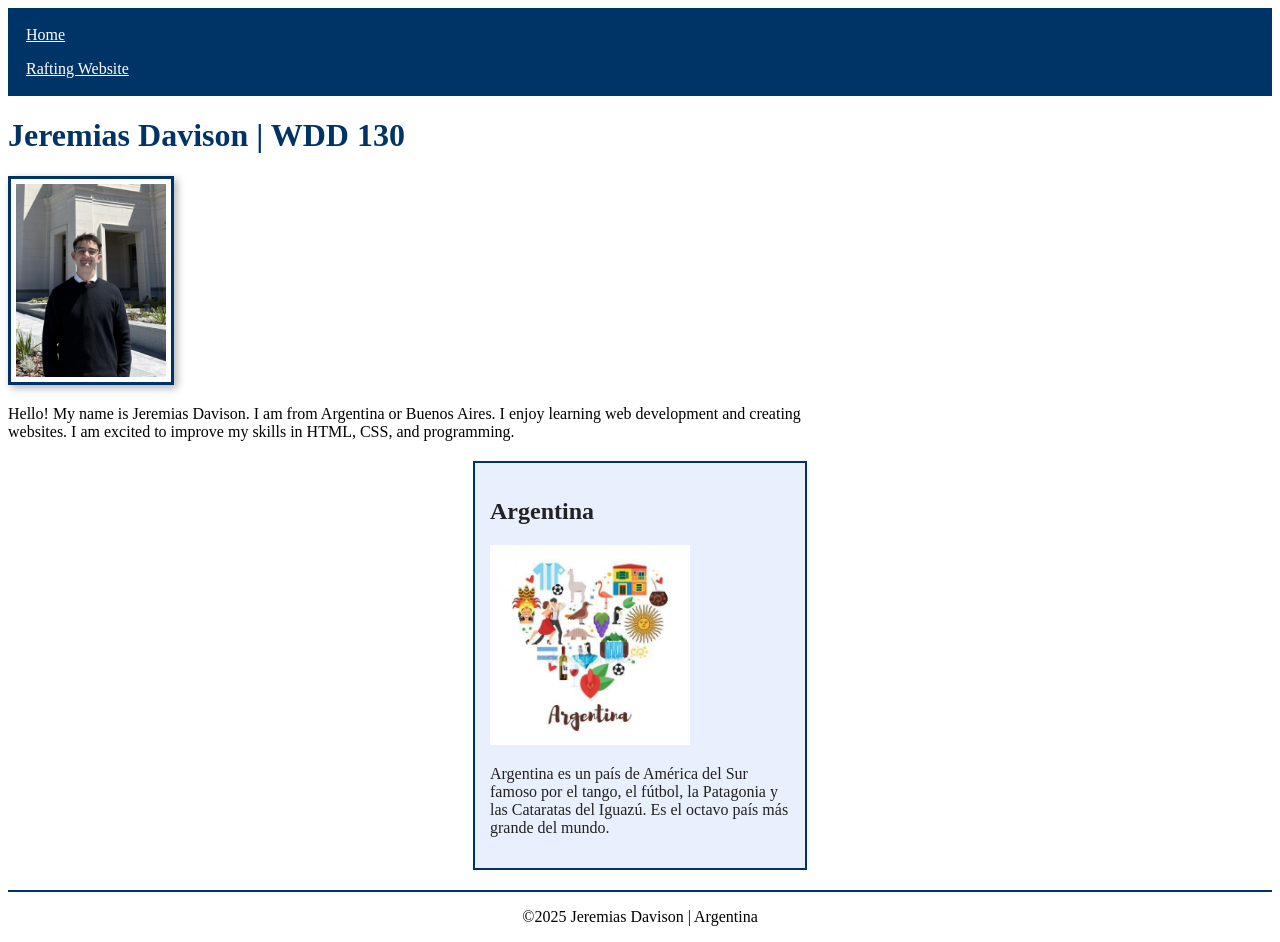
==== wwr/index.html @ 0e45a500 "feat: week 4 completed" ====
<!DOCTYPE html>
<html lang="en-ES">

<head>
    <meta charset="UTF-8">
    <meta name="viewport" content="width=device-width, initial-scale=1.0">
    <title>Jeremias Davison | WDD 130</title>
    <meta name="description"
      content="WDD 130 home page for Jeremias Davison, web design student at BYU-Idaho.">
    <meta name="author" content="Jeremias Davison">
    <link rel="stylesheet" href="styles/styles.css">
</head>

<body>

    <header>
        <nav>
            <a href="#">Home</a>
            <a href="wwr/">Rafting Website</a>
        </nav>
    </header>

    <main>

        <h1>Jeremias Davison | WDD 130</h1>

        <img src="images/profile.jpg" alt="Jeremias Davison Profile Picture" width="200">

        <p>
            Hello! My name is Jeremias Davison. I am from Argentina or Buenos Aires.
            I enjoy learning web development and creating websites.
            I am excited to improve my skills in HTML, CSS, and programming.
        </p>

    </main>
    <aside>
        <h2>Argentina</h2>
        <img src="images/argentina.jpg" alt="Imagen representativa de Argentina" width="200">
        <p>Argentina es un país de América del Sur famoso por el tango, el fútbol,
            la Patagonia y las Cataratas del Iguazú. Es el octavo país más grande del mundo.</p>
    </aside>
    <footer>
        <p>©2025 Jeremias Davison | Argentina</p>
    </footer>

</body>

</html>
---- wwr/styles/styles.css ----
nav {
    background-color: #003366;
    padding: 10px;
}

nav a {
    color: #ffffff;
    padding: 8px;
    display: block;
}

main {
    max-width: 800px;
}

h1 {
    color: #003366;
}

main img {
    width: 150px;
    height: auto;
    border: 3px solid #003366;
    padding: 5px;
    box-shadow: 3px 3px 8px rgba(0, 0, 0, 0.3);
}

aside {
    width: 300px;
    margin: 20px auto;
    border: 2px solid #003366;
    padding: 15px;
    background-color: #e8f0fe;
    color: #222222;
}

aside img {
    width: 200px;
    height: auto;
}

p {
    padding: 0;
}

footer {
    margin-top: 20px;
    border-top: 2px solid #003366;
    text-align: center;
}
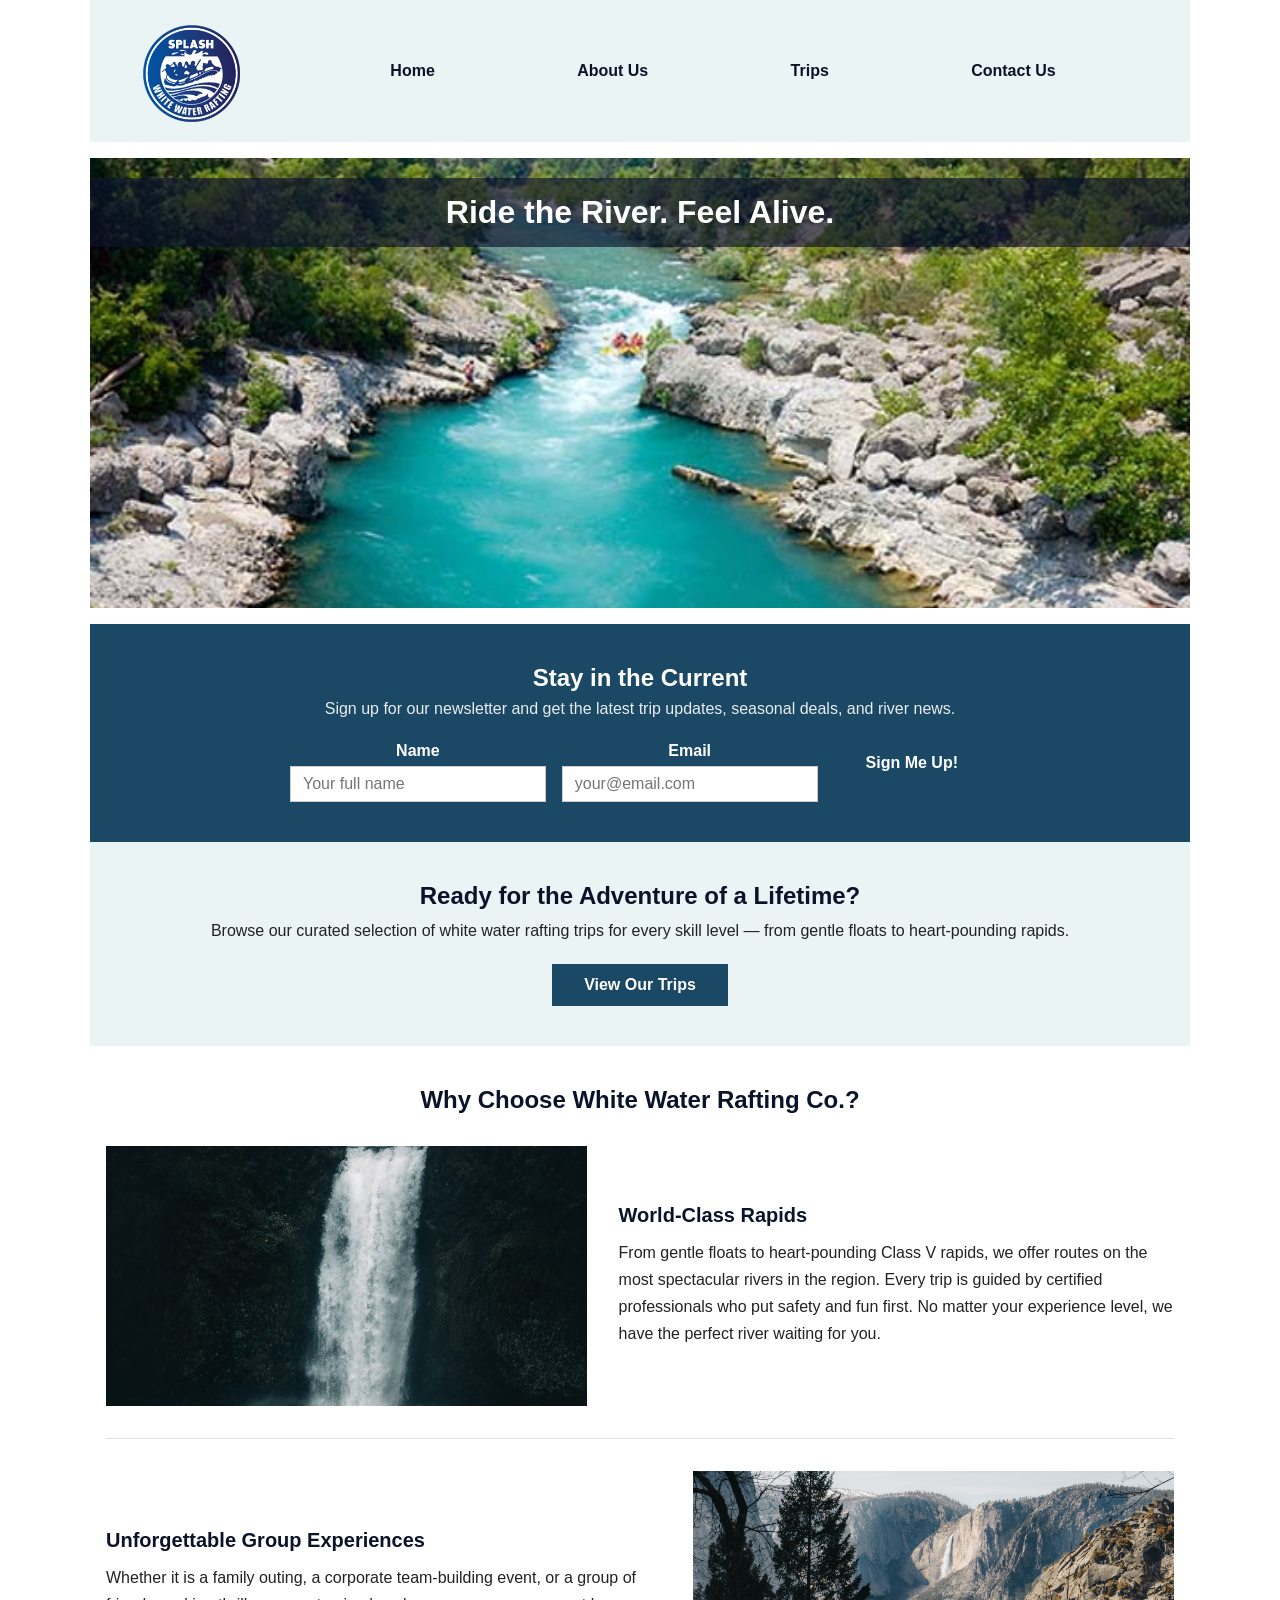
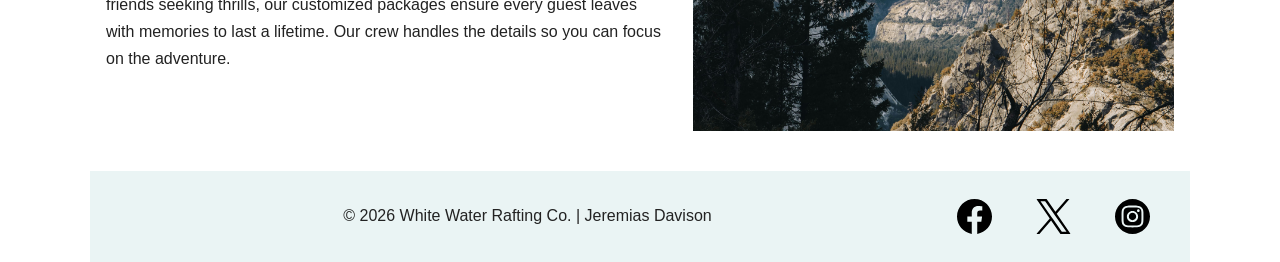
==== commit e05c3636: "feat: week 6" ====
--- a/wwr/index.html
+++ b/wwr/index.html
@@ -1,48 +1,99 @@
 <!DOCTYPE html>
-<html lang="en-ES">
+<html lang="en">
 
 <head>
-    <meta charset="UTF-8">
-    <meta name="viewport" content="width=device-width, initial-scale=1.0">
-    <title>Jeremias Davison | WDD 130</title>
-    <meta name="description"
-      content="WDD 130 home page for Jeremias Davison, web design student at BYU-Idaho.">
-    <meta name="author" content="Jeremias Davison">
-    <link rel="stylesheet" href="styles/styles.css">
+  <meta charset="UTF-8">
+  <meta name="viewport" content="width=device-width, initial-scale=1.0">
+  <title>Home | White Water Rafting Co.</title>
+  <meta name="description"
+    content="Experience the thrill of white water rafting with White Water Rafting Co. Book your adventure today and discover breathtaking river journeys for all skill levels.">
+  <meta name="author" content="Jeremias Davison">
+  <link rel="stylesheet" href="styles/rafting.css">
 </head>
 
 <body>
 
-    <header>
-        <nav>
-            <a href="#">Home</a>
-            <a href="wwr/">Rafting Website</a>
-        </nav>
-    </header>
+  <header>
+    <img src="images/logo.png" alt="White Water Rafting Co. Logo" class="logo">
+    <nav>
+      <a href="index.html">Home</a>
+      <a href="about.html">About Us</a>
+      <a href="trips.html">Trips</a>
+      <a href="contact.html">Contact Us</a>
+    </nav>
+  </header>
 
-    <main>
+  <main>
 
-        <h1>Jeremias Davison | WDD 130</h1>
+    <!-- Hero -->
+    <div class="hero">
+      <img src="images/hero.jpg" alt="Rafters navigating white water rapids at sunset">
+      <h1>Ride the River. Feel Alive.</h1>
+    </div>
 
-        <img src="images/profile.jpg" alt="Jeremias Davison Profile Picture" width="200">
+    <!-- Newsletter -->
+    <section class="newsletter">
+      <h2>Stay in the Current</h2>
+      <p>Sign up for our newsletter and get the latest trip updates, seasonal deals, and river news.</p>
+      <form class="newsletter-form" action="#" method="get">
+        <div class="form-group">
+          <label for="nl-name">Name</label>
+          <input type="text" id="nl-name" name="name" placeholder="Your full name" required>
+        </div>
+        <div class="form-group">
+          <label for="nl-email">Email</label>
+          <input type="email" id="nl-email" name="email" placeholder="your@email.com" required>
+        </div>
+        <button type="submit" class="submit-btn">Sign Me Up!</button>
+      </form>
+    </section>
 
-        <p>
-            Hello! My name is Jeremias Davison. I am from Argentina or Buenos Aires.
-            I enjoy learning web development and creating websites.
-            I am excited to improve my skills in HTML, CSS, and programming.
-        </p>
+    <!-- Call to Action -->
+    <section class="home-cta">
+      <h2>Ready for the Adventure of a Lifetime?</h2>
+      <p>Browse our curated selection of white water rafting trips for every skill level — from gentle floats to heart-pounding rapids.</p>
+      <a href="trips.html" class="cta-btn">View Our Trips</a>
+    </section>
 
-    </main>
-    <aside>
-        <h2>Argentina</h2>
-        <img src="images/argentina.jpg" alt="Imagen representativa de Argentina" width="200">
-        <p>Argentina es un país de América del Sur famoso por el tango, el fútbol,
-            la Patagonia y las Cataratas del Iguazú. Es el octavo país más grande del mundo.</p>
-    </aside>
-    <footer>
-        <p>©2025 Jeremias Davison | Argentina</p>
-    </footer>
+    <!-- Grid Content -->
+    <section class="home-grid">
+      <h2>Why Choose White Water Rafting Co.?</h2>
+
+      <div class="home-grid-item">
+        <img src="images/adventure1.jpg" alt="Exciting rapids at Los Dientes del Diablo">
+        <div class="home-grid-text">
+          <h3>World-Class Rapids</h3>
+          <p>From gentle floats to heart-pounding Class V rapids, we offer routes on the most spectacular rivers in the region. Every trip is guided by certified professionals who put safety and fun first. No matter your experience level, we have the perfect river waiting for you.</p>
+        </div>
+      </div>
+
+      <div class="home-grid-item home-grid-item--reverse">
+        <img src="images/adventure2.jpg" alt="Group enjoying a rafting adventure together">
+        <div class="home-grid-text">
+          <h3>Unforgettable Group Experiences</h3>
+          <p>Whether it is a family outing, a corporate team-building event, or a group of friends seeking thrills, our customized packages ensure every guest leaves with memories to last a lifetime. Our crew handles the details so you can focus on the adventure.</p>
+        </div>
+      </div>
+
+    </section>
+
+  </main>
+
+  <footer>
+    <p>&copy; 2026 White Water Rafting Co. | Jeremias Davison</p>
+    <nav class="socialmedia">
+      <a href="https://facebook.com" target="_blank">
+        <img src="images/facebook.svg" alt="Facebook">
+      </a>
+      <a href="https://twitter.com" target="_blank">
+        <img src="images/twitter.svg" alt="Twitter">
+      </a>
+      <a href="https://instagram.com" target="_blank">
+        <img src="images/instagram.svg" alt="Instagram">
+      </a>
+    </nav>
+  </footer>
 
 </body>
 
-</html>+</html>
--- a/wwr/styles/rafting.css
+++ b/wwr/styles/rafting.css
@@ -0,0 +1,698 @@
+:root {
+    --primary-color: #1b4965;
+    --secondary-color: #eaf4f4;
+    --heading-color: #0b132b;
+    --text-color: #222222;
+    --white: #ffffff;
+    --max-width: 1100px;
+}
+
+* {
+    margin: 0;
+    padding: 0;
+    box-sizing: border-box;
+}
+
+body {
+    margin: 0;
+    font-family: Arial, Helvetica, sans-serif;
+    color: var(--text-color);
+    background-color: var(--white);
+}
+
+header,
+main,
+footer {
+    max-width: var(--max-width);
+    margin: 0 auto;
+}
+
+header {
+    display: grid;
+    grid-template-columns: 150px 1fr;
+    align-items: center;
+    gap: 1rem;
+    background-color: var(--secondary-color);
+    padding: 1rem 1.5rem;
+}
+
+.logo {
+    width: 110px;
+    height: auto;
+    display: block;
+    justify-self: center;
+}
+
+nav {
+    display: flex;
+    justify-content: space-evenly;
+    align-items: center;
+    gap: 1rem;
+}
+
+nav a {
+    text-decoration: none;
+    color: var(--heading-color);
+    font-weight: 700;
+    padding: 0.75rem 1rem;
+}
+
+nav a:hover {
+    color: var(--primary-color);
+}
+
+/* HERO */
+.hero {
+    position: relative;
+    margin: 1rem 0;
+}
+
+.hero > img {
+    display: block;
+    width: 100%;
+    height: 450px;
+    object-fit: cover;
+}
+
+.hero h1 {
+    position: absolute;
+    top: 20px;
+    left: 0;
+    width: 100%;
+    margin: 0;
+    padding: 1rem;
+    text-align: center;
+    color: var(--white);
+    background-color: rgba(11, 19, 43, 0.65);
+}
+
+.hero article {
+    position: absolute;
+    bottom: 30px;
+    left: 50%;
+    transform: translateX(-50%);
+    width: 82%;
+    background-color: rgba(255, 255, 255, 0.92);
+    padding: 1rem;
+    display: grid;
+    grid-template-columns: 160px 1fr;
+    gap: 1rem;
+    align-items: center;
+}
+
+.hero article p {
+    margin: 0;
+    line-height: 1.5;
+}
+
+.hero article img {
+    width: 160px;
+    height: 110px;
+    object-fit: cover;
+    display: block;
+    float: right;
+    justify-self: end;
+}
+
+/* HISTORY */
+.history {
+    display: grid;
+    grid-template-columns: 1fr 260px 1fr;
+    gap: 1.5rem;
+    align-items: center;
+    padding: 2rem 1rem;
+    background-color: var(--secondary-color);
+    margin-bottom: 1rem;
+}
+
+.history h2 {
+    grid-column: 1 / 4;
+    text-align: center;
+    margin: 0 0 1rem 0;
+    color: var(--heading-color);
+}
+
+.history p {
+    margin: 0;
+    line-height: 1.6;
+    text-align: left;
+}
+
+.history img {
+    width: 260px;
+    height: 180px;
+    object-fit: cover;
+    display: block;
+    margin: 0 auto;
+}
+
+/* ADVENTURE */
+.adventure {
+    display: grid;
+    grid-template-columns: repeat(5, 1fr);
+    gap: 1rem;
+    padding: 2rem 1rem;
+    background-color: var(--white);
+    align-items: start;
+}
+
+.adventure h2 {
+    grid-column: 1 / 6;
+    text-align: center;
+    margin: 0 0 1rem 0;
+    color: var(--heading-color);
+}
+
+.adventure figure {
+    margin: 0;
+    text-align: center;
+}
+
+.adventure img {
+    width: 100%;
+    height: 140px;
+    object-fit: cover;
+    display: block;
+    border-radius: 4px;
+}
+
+.adventure figcaption {
+    margin-top: 0.5rem;
+    font-size: 0.95rem;
+    font-weight: 600;
+    color: var(--heading-color);
+}
+
+/* FOOTER */
+footer {
+    display: grid;
+    grid-template-columns: 1fr auto;
+    align-items: center;
+    padding: 1rem 1.5rem;
+    background-color: var(--secondary-color);
+}
+
+footer p {
+    margin: 0;
+    text-align: center;
+}
+
+.socialmedia {
+    display: flex;
+    justify-content: flex-end;
+    gap: 0.75rem;
+}
+
+.socialmedia img {
+    width: 35px;
+    height: 35px;
+    display: block;
+}
+
+/* CONTACT PAGE */
+.contact-info {
+    text-align: center;
+    padding: 2rem 1rem 1rem;
+    background-color: var(--white);
+}
+
+.contact-info h1 {
+    color: var(--heading-color);
+    margin-bottom: 0.75rem;
+}
+
+.contact-info address {
+    font-style: normal;
+    line-height: 1.8;
+    color: var(--text-color);
+}
+
+.contact-info address a {
+    color: var(--primary-color);
+    text-decoration: none;
+}
+
+.contact-info address a:hover {
+    text-decoration: underline;
+}
+
+.contact-content {
+    display: grid;
+    grid-template-columns: 1fr 1fr;
+    gap: 2rem;
+    padding: 1.5rem 1rem 2rem;
+    align-items: start;
+}
+
+.map-container iframe {
+    display: block;
+    width: 100%;
+    height: 350px;
+    border: none;
+}
+
+.contact-form {
+    display: flex;
+    flex-direction: column;
+    gap: 1rem;
+}
+
+.form-group {
+    display: flex;
+    flex-direction: column;
+    gap: 0.35rem;
+}
+
+.form-group label,
+.form-group legend {
+    font-weight: 700;
+    color: var(--heading-color);
+}
+
+.form-group fieldset {
+    border: none;
+    padding: 0;
+}
+
+.form-group input[type="text"],
+.form-group input[type="email"],
+.form-group textarea {
+    padding: 0.5rem 0.75rem;
+    border: 1px solid #ccc;
+    font-family: inherit;
+    font-size: 1rem;
+    color: var(--text-color);
+}
+
+.form-group textarea {
+    resize: vertical;
+}
+
+.radio-label,
+.checkbox-label {
+    display: flex;
+    align-items: center;
+    gap: 0.5rem;
+    font-weight: 400;
+    color: var(--text-color);
+    cursor: pointer;
+}
+
+.checkbox-group {
+    flex-direction: row;
+    align-items: center;
+}
+
+.submit-btn {
+    align-self: flex-start;
+    background-color: var(--primary-color);
+    color: var(--white);
+    border: none;
+    padding: 0.75rem 2rem;
+    font-size: 1rem;
+    font-weight: 700;
+    cursor: pointer;
+}
+
+.submit-btn:hover {
+    background-color: var(--heading-color);
+}
+
+/* TEAM SECTION */
+.team-section {
+    background-color: var(--secondary-color);
+    padding: 2rem 1rem;
+    text-align: center;
+}
+
+.team-section h2 {
+    color: var(--heading-color);
+    margin-bottom: 1.5rem;
+}
+
+.team-grid {
+    display: grid;
+    grid-template-columns: repeat(3, 1fr);
+    gap: 1.5rem;
+    justify-items: center;
+}
+
+.employee-card {
+    margin: 0;
+    text-align: center;
+}
+
+.employee-card img {
+    width: 130px;
+    height: 130px;
+    object-fit: cover;
+    border-radius: 50%;
+    display: block;
+    margin: 0 auto 0.75rem;
+}
+
+.employee-card figcaption {
+    color: var(--text-color);
+    line-height: 1.5;
+}
+
+/* NEWSLETTER */
+.newsletter {
+    background-color: var(--primary-color);
+    color: var(--white);
+    padding: 2.5rem 1rem;
+    text-align: center;
+    max-width: var(--max-width);
+    margin: 0 auto;
+}
+
+.newsletter h2 {
+    color: var(--white);
+    margin-bottom: 0.5rem;
+}
+
+.newsletter > p {
+    margin-bottom: 1.5rem;
+    opacity: 0.9;
+}
+
+.newsletter-form {
+    display: grid;
+    grid-template-columns: 1fr 1fr auto;
+    gap: 1rem;
+    max-width: 700px;
+    margin: 0 auto;
+    align-items: end;
+}
+
+.newsletter-form .form-group label {
+    color: var(--white);
+}
+
+/* HOME CTA */
+.home-cta {
+    background-color: var(--secondary-color);
+    text-align: center;
+    padding: 2.5rem 1rem;
+    max-width: var(--max-width);
+    margin: 0 auto;
+}
+
+.home-cta h2 {
+    color: var(--heading-color);
+    margin-bottom: 0.75rem;
+}
+
+.home-cta p {
+    margin-bottom: 1.5rem;
+    color: var(--text-color);
+}
+
+.cta-btn {
+    display: inline-block;
+    background-color: var(--primary-color);
+    color: var(--white);
+    padding: 0.75rem 2rem;
+    text-decoration: none;
+    font-weight: 700;
+    font-size: 1rem;
+}
+
+.cta-btn:hover {
+    background-color: var(--heading-color);
+}
+
+/* HOME GRID */
+.home-grid {
+    padding: 2.5rem 1rem;
+    background-color: var(--white);
+    max-width: var(--max-width);
+    margin: 0 auto;
+}
+
+.home-grid h2 {
+    text-align: center;
+    color: var(--heading-color);
+    margin-bottom: 2rem;
+}
+
+.home-grid-item {
+    display: flex;
+    gap: 2rem;
+    align-items: center;
+    margin-bottom: 2rem;
+    padding-bottom: 2rem;
+    border-bottom: 1px solid #e0e0e0;
+}
+
+.home-grid-item:last-child {
+    border-bottom: none;
+    margin-bottom: 0;
+    padding-bottom: 0;
+}
+
+.home-grid-item--reverse {
+    flex-direction: row-reverse;
+}
+
+.home-grid-item img {
+    width: 45%;
+    height: 260px;
+    object-fit: cover;
+    display: block;
+    flex-shrink: 0;
+}
+
+.home-grid-text h3 {
+    color: var(--heading-color);
+    margin-bottom: 0.75rem;
+    font-size: 1.25rem;
+}
+
+.home-grid-text p {
+    line-height: 1.7;
+    color: var(--text-color);
+}
+
+/* TRIPS CTA */
+.trips-cta {
+    background-color: var(--primary-color);
+    color: var(--white);
+    text-align: center;
+    padding: 2.5rem 1rem;
+    max-width: var(--max-width);
+    margin: 0 auto;
+}
+
+.trips-cta h1 {
+    color: var(--white);
+    margin-bottom: 0.75rem;
+}
+
+.trips-cta p {
+    margin-bottom: 1.5rem;
+    opacity: 0.9;
+}
+
+/* TRIPS LIST */
+.trips-list {
+    padding: 2.5rem 1rem;
+    display: grid;
+    grid-template-columns: repeat(3, 1fr);
+    gap: 1.5rem;
+    max-width: var(--max-width);
+    margin: 0 auto;
+}
+
+.trip-card {
+    border: 1px solid #e0e0e0;
+    overflow: hidden;
+    display: flex;
+    flex-direction: column;
+}
+
+.trip-card img {
+    width: 100%;
+    height: 200px;
+    object-fit: cover;
+    display: block;
+}
+
+.trip-info {
+    padding: 1.25rem;
+    flex: 1;
+    display: flex;
+    flex-direction: column;
+    gap: 0.4rem;
+}
+
+.trip-info h2 {
+    color: var(--heading-color);
+    font-size: 1.15rem;
+    margin-bottom: 0.25rem;
+}
+
+.trip-info p {
+    line-height: 1.6;
+    color: var(--text-color);
+    margin: 0;
+}
+
+/* TRIPS TABLE */
+.trips-table-section {
+    padding: 0 1rem 2.5rem;
+    background-color: var(--white);
+    max-width: var(--max-width);
+    margin: 0 auto;
+}
+
+.trips-table-section h2 {
+    color: var(--heading-color);
+    margin-bottom: 1rem;
+    text-align: center;
+}
+
+.trips-table {
+    width: 100%;
+    border-collapse: collapse;
+    font-size: 0.95rem;
+}
+
+.trips-table th,
+.trips-table td {
+    padding: 0.75rem 1rem;
+    text-align: left;
+    border: 1px solid #ccc;
+}
+
+.trips-table thead tr {
+    background-color: var(--primary-color);
+    color: var(--white);
+}
+
+.trips-table tbody tr:nth-child(even) {
+    background-color: var(--secondary-color);
+}
+
+/* RESPONSIVE */
+@media (max-width: 900px) {
+    .newsletter-form {
+        grid-template-columns: 1fr 1fr;
+    }
+
+    .newsletter-form .submit-btn {
+        grid-column: 1 / 3;
+        align-self: auto;
+    }
+
+    .home-grid-item,
+    .home-grid-item--reverse {
+        flex-direction: column;
+    }
+
+    .home-grid-item img {
+        width: 100%;
+        height: 220px;
+    }
+
+    .trips-list {
+        grid-template-columns: 1fr 1fr;
+    }
+
+    .trips-table {
+        font-size: 0.85rem;
+    }
+
+    .trips-table th,
+    .trips-table td {
+        padding: 0.5rem 0.6rem;
+    }
+
+    .history {
+        grid-template-columns: 1fr;
+        text-align: center;
+    }
+
+    .history h2 {
+        grid-column: 1 / 2;
+    }
+
+    .history img {
+        width: 100%;
+        max-width: 320px;
+        height: 200px;
+    }
+
+    .adventure {
+        grid-template-columns: repeat(2, 1fr);
+    }
+
+    .adventure h2 {
+        grid-column: 1 / 3;
+    }
+
+    .hero article {
+        position: static;
+        transform: none;
+        width: 100%;
+        grid-template-columns: 1fr;
+        margin-top: 1rem;
+    }
+
+    .hero article img {
+        justify-self: center;
+    }
+
+    .contact-content {
+        grid-template-columns: 1fr;
+    }
+
+    .team-grid {
+        grid-template-columns: repeat(2, 1fr);
+    }
+}
+
+@media (max-width: 600px) {
+    header {
+        grid-template-columns: 1fr;
+        text-align: center;
+    }
+
+    nav {
+        flex-direction: column;
+    }
+
+    .adventure {
+        grid-template-columns: 1fr;
+    }
+
+    .adventure h2 {
+        grid-column: 1 / 2;
+    }
+
+    footer {
+        grid-template-columns: 1fr;
+        gap: 1rem;
+    }
+
+    .socialmedia {
+        justify-content: center;
+    }
+
+    .newsletter-form {
+        grid-template-columns: 1fr;
+    }
+
+    .newsletter-form .submit-btn {
+        grid-column: 1 / 2;
+    }
+
+    .trips-list {
+        grid-template-columns: 1fr;
+    }
+
+    .trips-table th:nth-child(4),
+    .trips-table td:nth-child(4) {
+        display: none;
+    }
+}
